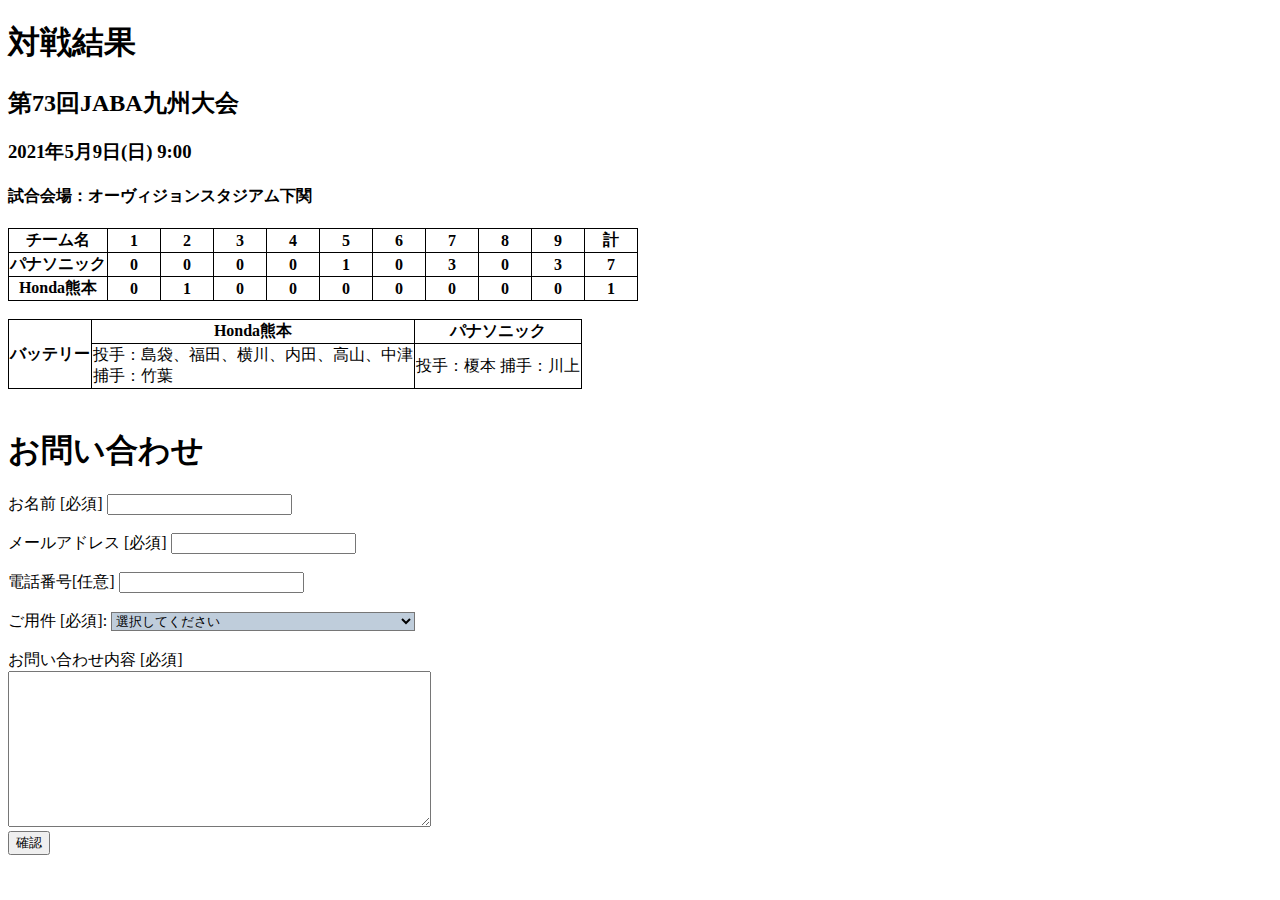
==== table-form/index.html @ 7b6703cd "Add files via upload" ====
<!DOCTYPE html>
<html>
    <body>
        <h1>対戦結果</h1>
        <h2>第73回JABA九州大会</h2>
        <h3>2021年5月9日(日) 9:00</h3>
        <h4>試合会場：オーヴィジョンスタジアム下関</h4>
    <table>
        <tr>
            <th>チーム名</th>
            <th style="width: 50px;">1</th>
            <th style="width: 50px;">2</th>
            <th style="width: 50px;">3</th>
            <th style="width: 50px;">4</th>
            <th style="width: 50px;">5</th>
            <th style="width: 50px;">6</th>
            <th style="width: 50px;">7</th>
            <th style="width: 50px;">8</th>
            <th style="width: 50px;">9</th>
            <th style="width: 50px;">計</th>
        </tr>
        <tr>
            <th>パナソニック</th>
            <th>0</th>
            <th>0</th>
            <th>0</th>
            <th>0</th>
            <th>1</th>
            <th>0</th>
            <th>3</th>
            <th>0</th>
            <th>3</th>
            <th>7</th>
        </tr>
       <tr>
            <th>Honda熊本</th>
            <th>0</th>
            <th>1</th>
            <th>0</th>
            <th>0</th>
            <th>0</th>
            <th>0</th>
            <th>0</th>
            <th>0</th>
            <th>0</th>
            <th>1</th>
       </tr>
    </table>
    <br>
    <table 
        <tr>
            <th rowspan="2";width=60px>バッテリー</th>
            <th colspan="5";width=80px>Honda熊本</th>
            <th colspan="5";width=80px>パナソニック</th>
        </tr>
        <tr>
            <td colspan="5">投手：島袋、福田、横川、内田、高山、中津<br>
                捕手：竹葉</td>
            <td colspan="5">投手：榎本 捕手：川上</td>
        </tr>
    </table>
    <style>
        table, th, td {
            border: solid 1px black;
            border-collapse: collapse;
        }
    </style>
    <br>
    <h1>お問い合わせ</h1>
    <form>
        <label for="namae">お名前 [必須] </label>
        <input type="text" id="namae" name="namae"><br>
        <br>
        <label for="mail">メールアドレス [必須] </label>
        <input type="text" id="mail" name="mail"><br>
        <br>
        <label for="phone">電話番号[任意] </label>
        <input type="text" id="phone" name="phone"><br>
        <br>
        <label for="requirement">ご用件 [必須]:</label>
	    <select id="erabu" name="erabu" style="background-color: rgb(191, 205, 219);">
            <option value=""disable selected hidden>選択してください</option>
		    <option value="1">書籍についてのご質問(個人のお客様)</option>
		    <option value="2">書籍についてのご質問(取次・書店様)</option>
		    <option value="3">書籍についてのご質問(メディア関係者様) </option>
		    <option value="4">アルバイト・パートに関するお問い合わせ</option>
            <option value="5">仕事のご依頼・お問い合わせ</option>
            <option value="6">外部スタッフのご希望(フリーの方、制作会社様)</option>
            <option value="7">その他のお問合せ</option>
        </select>
        <br>
        <br>
        <label for="box">お問い合わせ内容 [必須]</label><br>
        <textarea name="box" rows="10" cols="50"></textarea>
        <br>
        <button type="button">確認</button>
    </form>
    </body>
</html>
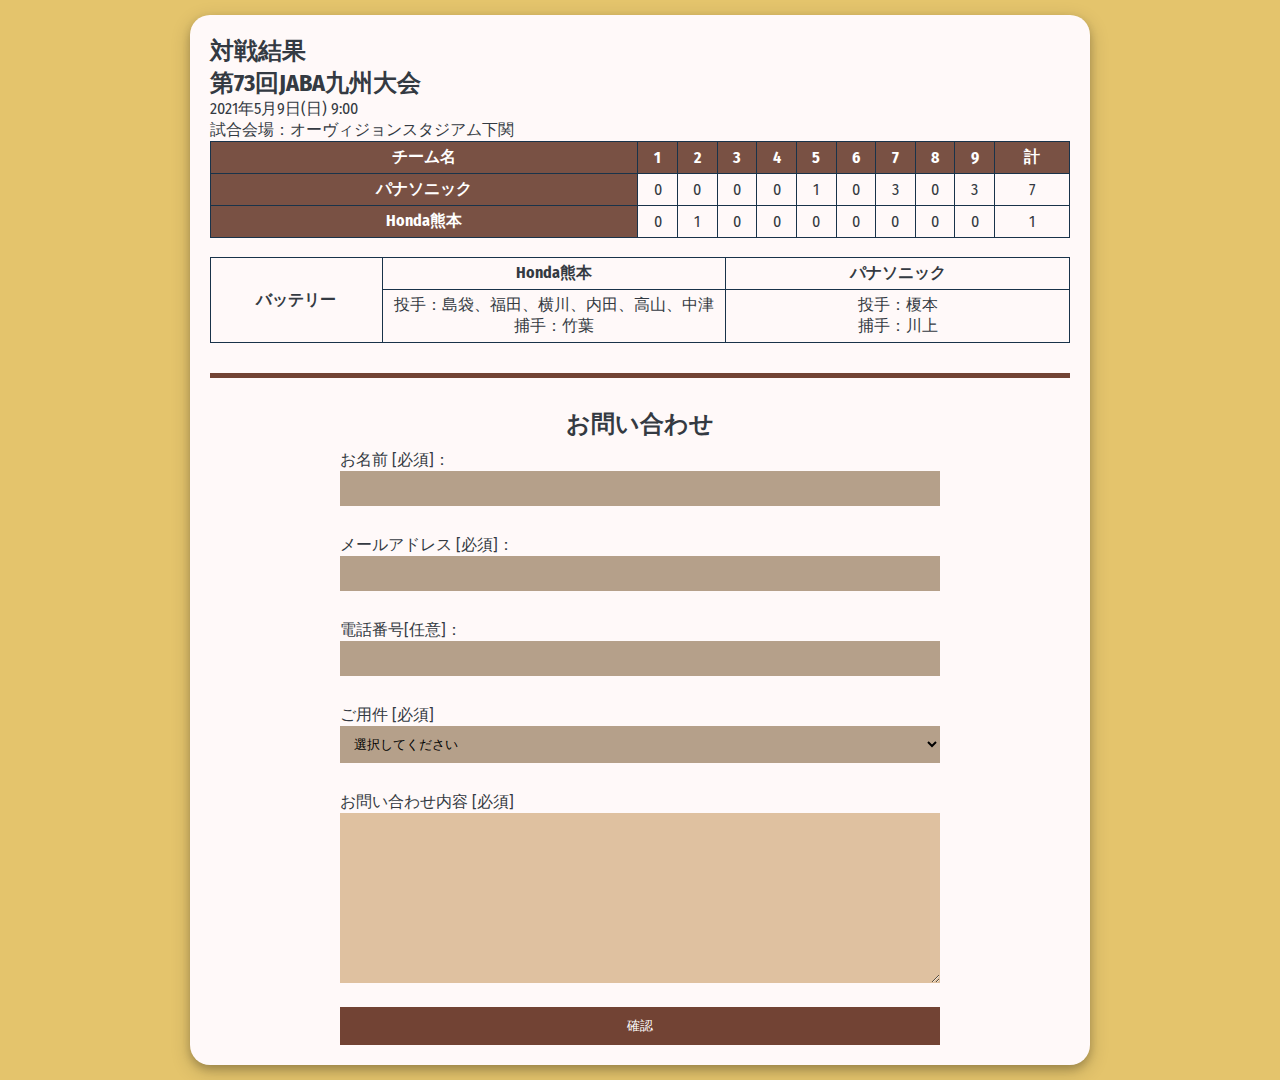
==== commit 8bcbf49c: "Add files via upload" ====
--- a/table-form/index.html
+++ b/table-form/index.html
@@ -1,99 +1,130 @@
 <!DOCTYPE html>
 <html>
-    <body>
-        <h1>対戦結果</h1>
-        <h2>第73回JABA九州大会</h2>
-        <h3>2021年5月9日(日) 9:00</h3>
-        <h4>試合会場：オーヴィジョンスタジアム下関</h4>
-    <table>
-        <tr>
-            <th>チーム名</th>
-            <th style="width: 50px;">1</th>
-            <th style="width: 50px;">2</th>
-            <th style="width: 50px;">3</th>
-            <th style="width: 50px;">4</th>
-            <th style="width: 50px;">5</th>
-            <th style="width: 50px;">6</th>
-            <th style="width: 50px;">7</th>
-            <th style="width: 50px;">8</th>
-            <th style="width: 50px;">9</th>
-            <th style="width: 50px;">計</th>
-        </tr>
-        <tr>
-            <th>パナソニック</th>
-            <th>0</th>
-            <th>0</th>
-            <th>0</th>
-            <th>0</th>
-            <th>1</th>
-            <th>0</th>
-            <th>3</th>
-            <th>0</th>
-            <th>3</th>
-            <th>7</th>
-        </tr>
-       <tr>
-            <th>Honda熊本</th>
-            <th>0</th>
-            <th>1</th>
-            <th>0</th>
-            <th>0</th>
-            <th>0</th>
-            <th>0</th>
-            <th>0</th>
-            <th>0</th>
-            <th>0</th>
-            <th>1</th>
-       </tr>
-    </table>
-    <br>
-    <table 
-        <tr>
-            <th rowspan="2";width=60px>バッテリー</th>
-            <th colspan="5";width=80px>Honda熊本</th>
-            <th colspan="5";width=80px>パナソニック</th>
-        </tr>
-        <tr>
-            <td colspan="5">投手：島袋、福田、横川、内田、高山、中津<br>
-                捕手：竹葉</td>
-            <td colspan="5">投手：榎本 捕手：川上</td>
-        </tr>
-    </table>
-    <style>
-        table, th, td {
-            border: solid 1px black;
-            border-collapse: collapse;
-        }
-    </style>
-    <br>
-    <h1>お問い合わせ</h1>
-    <form>
-        <label for="namae">お名前 [必須] </label>
-        <input type="text" id="namae" name="namae"><br>
-        <br>
-        <label for="mail">メールアドレス [必須] </label>
-        <input type="text" id="mail" name="mail"><br>
-        <br>
-        <label for="phone">電話番号[任意] </label>
-        <input type="text" id="phone" name="phone"><br>
-        <br>
-        <label for="requirement">ご用件 [必須]:</label>
-	    <select id="erabu" name="erabu" style="background-color: rgb(191, 205, 219);">
-            <option value=""disable selected hidden>選択してください</option>
-		    <option value="1">書籍についてのご質問(個人のお客様)</option>
-		    <option value="2">書籍についてのご質問(取次・書店様)</option>
-		    <option value="3">書籍についてのご質問(メディア関係者様) </option>
-		    <option value="4">アルバイト・パートに関するお問い合わせ</option>
-            <option value="5">仕事のご依頼・お問い合わせ</option>
-            <option value="6">外部スタッフのご希望(フリーの方、制作会社様)</option>
-            <option value="7">その他のお問合せ</option>
-        </select>
-        <br>
-        <br>
-        <label for="box">お問い合わせ内容 [必須]</label><br>
-        <textarea name="box" rows="10" cols="50"></textarea>
-        <br>
-        <button type="button">確認</button>
-    </form>
-    </body>
+
+<head>
+    <meta charset="UTF-8">
+    <meta http-equiv="X-UA-Compatible" content="IE=edge">
+    <meta name="viewport" content="width=device-width, initial-scale=1.0">
+    <title>Table and Form</title>
+    <link rel="stylesheet" href="../css/style.css">
+</head>
+
+<body id="tb-form">
+    <div class="container">
+        <div class="tables">
+
+            <div>
+                <h2>対戦結果</h2>
+                <h2>第73回JABA九州大会</h2>
+                <p>2021年5月9日(日) 9:00<br>
+                    試合会場：オーヴィジョンスタジアム下関</p>
+            </div>
+            <div class="first-table">
+                <table>
+                    <tr>
+                        <div>
+                            <th>チーム名</th>
+                            <th>1</th>
+                            <th>2</th>
+                            <th>3</th>
+                            <th>4</th>
+                            <th>5</th>
+                            <th>6</th>
+                            <th>7</th>
+                            <th>8</th>
+                            <th>9</th>
+                            <th>計</th>
+                        </div>
+                    </tr>
+                    <tr>
+                        <div>
+                            <th>パナソニック</th>
+                            <td>0</td>
+                            <td>0</td>
+                            <td>0</td>
+                            <td>0</td>
+                            <td>1</td>
+                            <td>0</td>
+                            <td>3</td>
+                            <td>0</td>
+                            <td>3</td>
+                            <td>7</td>
+                        </div>
+                    </tr>
+                    <tr>
+                        <div>
+                            <th>Honda熊本</th>
+                            <td>0</td>
+                            <td>1</td>
+                            <td>0</td>
+                            <td>0</td>
+                            <td>0</td>
+                            <td>0</td>
+                            <td>0</td>
+                            <td>0</td>
+                            <td>0</td>
+                            <td>1</td>
+                        </div>
+                    </tr>
+                </table>
+                <br>
+            </div>
+            <div class="second-table">
+                <table>
+                    <tr>
+                        <th rowspan="2">バッテリー</th>
+                        <th colspan="5" style="width: 40%;">Honda熊本</th>
+                        <th colspan="5" style="width: 40%;">パナソニック</th>
+                    </tr>
+                    <tr>
+                        <td colspan="5">
+                            <p>投手：島袋、福田、横川、内田、高山、中津</p>
+                            <p>捕手：竹葉</p>
+                        </td>
+                        <td colspan="5">
+                            <p>投手：榎本</p>
+                            <p>捕手：川上</p>
+                        </td>
+                    </tr>
+                </table>
+            </div>
+        </div>
+        <div class="form">
+            <h2>お問い合わせ</h2>
+            <form>
+                <div>
+                    <label for="nama">お名前 [必須]：</label>
+                    <input type="text" id="nama" name="nama"><br>
+                </div>
+                <div>
+                    <label for="mail">メールアドレス [必須]：</label>
+                    <input type="text" id="mail" name="mail"><br>
+                </div>
+                <div>
+                    <label for="nomer">電話番号[任意]：</label>
+                    <input type="text" id="nomer" name="nomer"><br>
+                </div>
+                <div>
+                    <label for="pilih">ご用件 [必須]</label>
+                    <select id="pilih" name="pilih">
+                        <option value="" disable selected hidden>選択してください</option>
+                        <option value="1">書籍についてのご質問(個人のお客様)</option>
+                        <option value="2">書籍についてのご質問(取次・書店様)</option>
+                        <option value="3">書籍についてのご質問(メディア関係者様) </option>
+                        <option value="4">アルバイト・パートに関するお問い合わせ</option>
+                        <option value="5">仕事のご依頼・お問い合わせ</option>
+                        <option value="6">外部スタッフのご希望(フリーの方、制作会社様)</option>
+                        <option value="7">その他のお問合せ</option>
+                    </select>
+                </div>
+                <div>
+                    <br>
+                    <label for="isi">お問い合わせ内容 [必須]</label>
+                    <textarea name="isi" rows="10" cols="40"></textarea>
+                </div>
+                <button type="submit">確認</button>
+            </form>
+        </div>
+    </div>
+</body>
 </html>--- a/css/style.css
+++ b/css/style.css
@@ -0,0 +1,299 @@
+@import url('https://fonts.googleapis.com/css2?family=Domine:wght@400;700&family=Fira+Sans+Condensed:wght@400;500&family=Pacifico&family=Source+Code+Pro:wght@300&display=swap');
+
+* {
+    margin: 0;
+    padding: 0;
+    box-sizing: border-box;
+}
+
+body {
+    font-family: 'Fira Sans Condensed', sans-serif;
+    color: #343a42;
+}
+.font-domine {
+    font-family: 'Domine', serif;
+}
+.font-pacifico {
+    font-family: 'Pacifico', cursive;
+}
+.font-grey {
+    color: #343a42;
+}
+.container {
+    width: 100%;
+    max-width: 900px;
+    margin: 0 auto;
+    padding-bottom: 30px;
+
+}
+#top {
+    background: #725e34;
+    color: #fff;
+    padding: 50px 15px 10px;
+    /* padding-top: 50px;
+    padding-right: 15px;
+    padding-bottom: 10px;
+    padding-left: 15px; */
+    margin-bottom: 50px;
+}
+
+#top span {
+    background: #dad463;
+    font-family: 'Source Code Pro', monospace;
+    color: #050607;
+    font-size: 17px;
+}
+p {
+    font-size: 16px;
+}
+
+#project ul li{
+    list-style: none;
+    width: 100%;
+    margin: 10px 0;
+    height: 100px;
+    border-radius: 10px
+
+}
+
+#project ul li a{
+    width: 100%;
+    height: 100%;
+    display: flex;
+    color: #fff;
+    justify-content: center;
+    align-items: center;
+    position: relative;
+    z-index: 10;
+    font-size: 32px;
+    text-decoration: none;
+}
+
+.bg-code {
+    position: relative;    
+    overflow: hidden;
+    background-color: #343a42;
+}
+.bg-code::after {    
+    content: '';
+    background: url("https://images.unsplash.com/photo-1555066931-4365d14bab8c?ixlib=rb-4.0.3&ixid=MnwxMjA3fDB8MHxwaG90by1wYWdlfHx8fGVufDB8fHx8&auto=format&fit=crop&w=1470&q=80") no-repeat center;
+    background-size: cover;
+    filter: blur(5px);
+    -webkit-filter: blur(5px);
+    height: 100%;
+    width: 100%;
+    display: block;
+    position: absolute;
+    top: 0;
+    transition: all .5s ease-in;
+}
+.bg-zoo, .bg-table {
+    position: relative;    
+    overflow: hidden;
+    background-color: #d9dee6;
+}
+.bg-zoo a, .bg-table a{
+    background-color: rgba(92, 91, 91, 0.555);
+}
+.bg-zoo::after {
+    content: '';
+    background: url("https://images.unsplash.com/photo-1503918756811-975bd3397178?ixlib=rb-4.0.3&ixid=MnwxMjA3fDB8MHxwaG90by1wYWdlfHx8fGVufDB8fHx8&auto=format&fit=crop&w=687&q=80") no-repeat center;
+    background-size: cover;
+    filter: blur(5px);
+    -webkit-filter: blur(5px);
+    height: 100%;
+    width: 100%;
+    display: block;
+    position: absolute;
+    top: 0;
+    transition: all .5s ease-in;
+}
+.bg-table::after {
+    content: '';
+    background: url("https://images.unsplash.com/photo-1487611459768-bd414656ea10?ixlib=rb-4.0.3&ixid=MnwxMjA3fDB8MHxwaG90by1wYWdlfHx8fGVufDB8fHx8&auto=format&fit=crop&w=1470&q=80") no-repeat center;
+    background-size: cover;
+    filter: blur(5px);
+    -webkit-filter: blur(5px);
+    height: 100%;
+    width: 100%;
+    display: block;
+    position: absolute;
+    top: 0;
+    transition: all .5s ease-in;
+}
+.bg-code:hover::after, .bg-zoo:hover::after, .bg-table:hover::after {
+    transform: scale(1.5);
+}
+
+/* 
+================
+Zoo Page CSS 
+================
+*/
+#zoo {
+    background: #fff;
+}
+#zoo .top {
+    background: url(../xyz-zoo/img/zoo.jpg) center no-repeat;
+    background-size: cover;
+    height: 250px;
+    position: relative;
+    display: flex;
+    justify-content: center;
+    align-items: center;
+}
+
+#zoo .top::after {
+    content: '';
+    display: block;
+    position: absolute;
+    top: 0;
+    width: 100%;
+    height: 100%;
+    background: rgba(56, 43, 35, 0.678)
+}
+
+#zoo .top h1 { 
+    color: #fff;
+    z-index: 10;
+    font-family: 'Pacifico', cursive;
+    font-size: 48px;
+}
+
+.animal-list > li {
+    background: #fff;
+    border-radius: 10px;
+    display: flex;
+    flex-wrap: wrap;
+    margin: 25px 0;
+    padding: 20px 15px;
+}
+
+.animal-list > li h2 {
+    width: 100%;
+}
+
+.familia-list {
+    margin-top: 10px;
+    display: flex;
+    flex-wrap: wrap;
+    justify-content: space-around;
+}
+
+.familia-list li{
+    width: 48%;
+    list-style: none;
+}
+
+.familia-list img {
+    display: block;
+    width: 100%;
+}
+.source {
+    background: #db694d;
+    display: flex;
+    padding: 15px 0;
+    justify-content: center;
+}
+.source ol {
+    margin-left: 30px;
+    display: flex;
+    align-items: center;
+}
+
+.source ol li{
+    margin-right: 40px;    
+    color: #fff;
+}
+
+.source ol li a{
+    color: #fff;
+    text-decoration: none;
+}
+
+/*
+================
+Table Form Page CSS 
+================
+*/
+
+#tb-form {
+    background-image: linear-gradient(to bottom right, #e4c46c, #e4c46c);
+    padding: 15px 0;
+}
+#tb-form .container {
+    background-color: #fff9f9;
+    border-radius: 20px;
+    box-shadow: 0 4px 8px 0 rgba(0, 0, 0, 0.2), 0 6px 20px 0 rgba(0, 0, 0, 0.19);
+    padding: 20px;
+}
+.tables {
+    border-bottom:  solid 5px #724334;
+    padding-bottom: 30px;
+    margin-bottom: 30px;
+}
+
+.tables table {
+    width: 100%;
+    border: solid 1px #19334a;
+    border-collapse: collapse;
+}
+.first-table table th {
+    background-color: #795144;
+    color: #ffff;
+}
+.tables table th, .tables table td {
+    border: solid 1px #19334a;
+    padding: 5px 0;
+    text-align: center;
+}
+form {
+    width: 90%;
+    max-width: 600px;
+    margin: 0 auto;
+}
+.form h2 {
+    text-align: center;
+}
+.form label {
+    width: 100%;
+    display: block;
+    margin-top: 10px;
+}
+.form input, .form select {
+    width: 100%;
+    display: block;
+    background-color: #b5a08a;
+    border: none;
+    padding: 10px;
+}
+.form textarea {
+    width: 100%;
+    background-color: #dfc1a0;
+    border: none;
+    padding: 10px;
+}
+.form button {
+    width: 100%;
+    background-color: #724334;
+    color: #fff;
+    padding: 10px;
+    border: none;
+    cursor: pointer;
+    margin-top: 20px;
+}
+.form button:hover {
+    background-color: #382b63;
+}
+@media only screen and (max-width: 900px) {
+    .container {
+        padding: 0 10px 15px;
+    }
+}
+@media only screen and (max-width: 768px) {  
+}
+@media only screen and (max-width: 425px) {
+    .familia-list li{
+        width: 100%;
+    }
+}